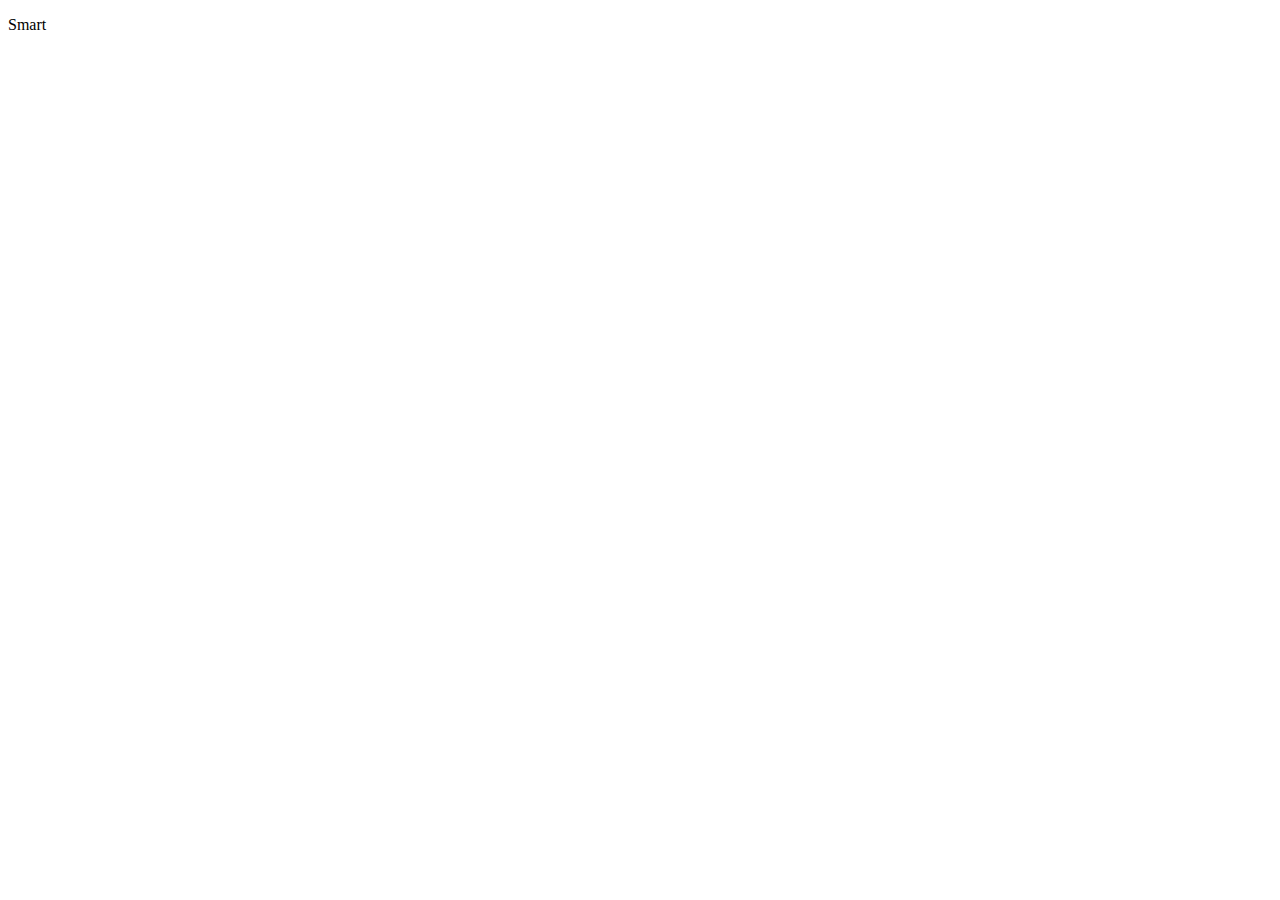
==== lesson-11/index.html @ d2cf4f88 "second commit" ====
<!DOCTYPE html>
<html lang="ru">
  <head>
    <meta charset="utf-8">
    <meta http-equiv="X-UA-Compatible" content="IE=edge">
    <meta name="viewport" content="width=device-width, initial-scale=1">
    <!-- The above 3 meta tags *must* come first in the head; any other head content must come *after* these tags -->
    <title>Сайт</title>

    <!-- Bootstrap -->
    <link href="css/bootstrap.min.css" rel="stylesheet">
    <link href="https://fonts.googleapis.com/css?family=Open+Sans:300,400,600,700" rel="stylesheet">
    <link rel="stylesheet" href="css/style.css">

    <!-- HTML5 shim and Respond.js for IE8 support of HTML5 elements and media queries -->
    <!-- WARNING: Respond.js doesn't work if you view the page via file:// -->
    <!--[if lt IE 9]>
      <script src="https://oss.maxcdn.com/html5shiv/3.7.3/html5shiv.min.js"></script>
      <script src="https://oss.maxcdn.com/respond/1.4.2/respond.min.js"></script>
    <![endif]-->
  </head>
  <body>
<header id="main">
  <div class="container">
    <div class="row main-head">
      <div class="col-lg-6 main-logo">
       <div class="main-logo-border">
         <p><span class="color-logo">S</span>mart</p>
       </div> 
      </div>
      <div class="col-lg-6 main-nav">
        <a class="main-nav-bar" href="#">
          <span class="line"></span>
        </a>
      </div>
    </div>
  </div>
</header>
 
    <!-- jQuery (necessary for Bootstrap's JavaScript plugins) -->
    <script src="https://ajax.googleapis.com/ajax/libs/jquery/1.12.4/jquery.min.js"></script>
    <!-- Include all compiled plugins (below), or include individual files as needed -->
    <script src="js/bootstrap.min.js"></script>
  </body>
</html>
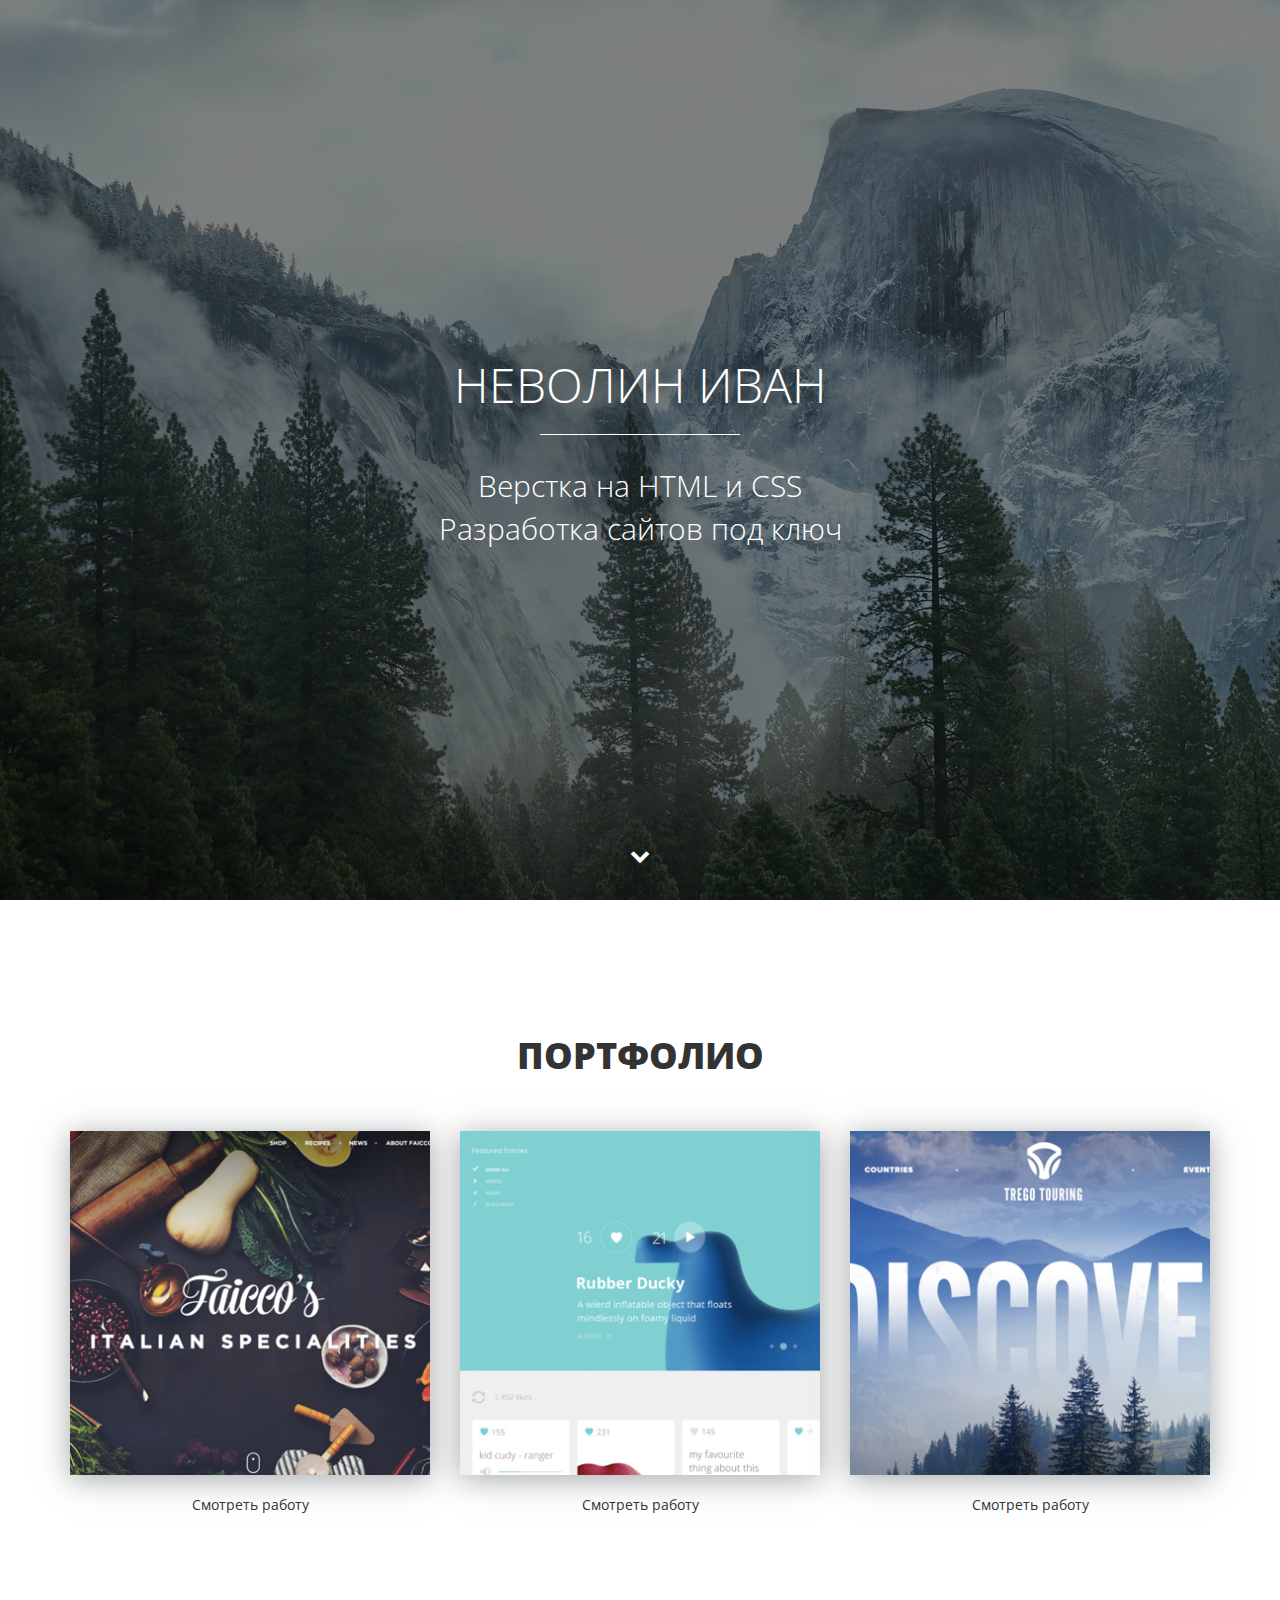
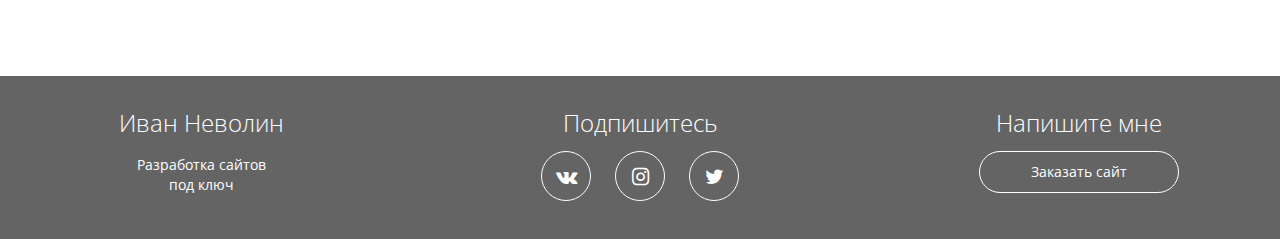
==== commit 3ebfa9e8: "новый сайт" ====
--- a/lesson-11/index.html
+++ b/lesson-11/index.html
@@ -4,42 +4,123 @@
     <meta charset="utf-8">
     <meta http-equiv="X-UA-Compatible" content="IE=edge">
     <meta name="viewport" content="width=device-width, initial-scale=1">
-    <!-- The above 3 meta tags *must* come first in the head; any other head content must come *after* these tags -->
-    <title>Сайт</title>
-
-    <!-- Bootstrap -->
+    <!-- meta для соцсетей -->
+    <meta property="og:url" content="">
+    <meta property="og:type" content="website">
+    <meta property="og:title" content="Артем Исламов - верстка сайтов на HTML и CSS">
+    <meta property="og:image" content="">
+    <meta property="og:description" content="Закажите разработку сайта без посредников от 5 990 рублей">
+    <meta property="og:site_name" content="Портфолио верстальщика">
+    <meta property="article:author" content="Артем Исламов">
+    <!-- Заголовок сайта -->
+    <title>Неволин Иван - Портфолио</title>
+    <link href="https://fonts.googleapis.com/css?family=Open+Sans:400,700&amp;subset=cyrillic" rel="stylesheet">
     <link href="css/bootstrap.min.css" rel="stylesheet">
-    <link href="https://fonts.googleapis.com/css?family=Open+Sans:300,400,600,700" rel="stylesheet">
-    <link rel="stylesheet" href="css/style.css">
-
-    <!-- HTML5 shim and Respond.js for IE8 support of HTML5 elements and media queries -->
-    <!-- WARNING: Respond.js doesn't work if you view the page via file:// -->
+    <link rel="stylesheet" href="css/fontello.css">
+    <link rel="stylesheet" href="css/fontello-embedded.css">
+    <link href="css/style.css" rel="stylesheet">
+    <!-- Фавиконка -->
+    <link rel="shortcut icon" type="image/x-icon" href="favicon.ico">
     <!--[if lt IE 9]>
       <script src="https://oss.maxcdn.com/html5shiv/3.7.3/html5shiv.min.js"></script>
       <script src="https://oss.maxcdn.com/respond/1.4.2/respond.min.js"></script>
     <![endif]-->
   </head>
   <body>
-<header id="main">
+  
+	  <div class="main">
+	  <div class="main-overlay"></div>
+	  	<div class="wrapper">
+	  		<div class="main-header">
+	  		<h1>Неволин Иван</h1>
+	  		<div class="main-line"></div>
+	  		<p>
+	  			Верстка на HTML и CSS <br>
+	  			Разработка сайтов под ключ
+	  		</p>
+	  	    </div>
+	  	</div>
+	  	<a class="main-down" href="#"><i class="icon-down"></i></a>
+	  </div>
+
+	  <div class="portfolio">
+	  	<div class="container">
+	  		<h2 class="section-header">Портфолио</h2>
+	  		<div class="row">
+	  			<div class="col-md-4">
+	  				<div class="portfolio-block">
+	  				<img src="img/portfolio/1.jpg" alt="Работа №1">
+	  				<a data-toggle="modal" data-work='work-1' href="#work">Смотреть работу</a>
+	  				</div>
+	  			</div>
+	  			<div class="col-md-4">
+	  				<div class="portfolio-block">
+	  				<img src="img/portfolio/2.jpg" alt="Работа №2">
+	  				<a data-toggle="modal" data-work='work-2' href="#work">Смотреть работу</a>
+	  				</div>
+	  			</div>
+	  			<div class="col-md-4">
+	  				<div class="portfolio-block">
+	  				<img src="img/portfolio/3.jpg" alt="Работа №3">
+	  				<a data-toggle="modal" data-work='work-3' href="#work">Смотреть работу</a>
+	  				</div>
+	  			</div>
+	  		</div>
+	  	</div>
+	  </div>
+
+<div class="footer">
   <div class="container">
-    <div class="row main-head">
-      <div class="col-lg-6 main-logo">
-       <div class="main-logo-border">
-         <p><span class="color-logo">S</span>mart</p>
-       </div> 
+    <div class="row">
+  		<div class="col-md-3">
+  			<strong>Иван Неволин</strong>
+  			<p>Разработка сайтов <br>под ключ</p>
+  		</div>
+  		<div class="col-md-6">
+			<strong>Подпишитесь</strong>
+			<div class="social-links">
+				<a href="#"><i class="icon-vk"></i></a>
+				<a href="#"><i class="icon-instagram"></i></a>
+				<a href="#"><i class="icon-twitter"></i></a>
+			</div>
+		</div>
+		<div class="col-md-3">
+		<strong>Напишите мне</strong>
+		<a href="https://vk.me/vankanevolin" class="offer-btn">Заказать сайт</a>
+		</div>	
+  	</div>	  	
+  </div>
+</div>
+
+<!-- Всплывающие окна -->
+<div class="modal fade" id="work" role="dialog">
+  <div class="modal-dialog" role="document">
+    <div class="modal-content">
+      <div class="modal-header">
+        <button type="button" class="close" data-dismiss="modal" aria-label="Close"><span aria-hidden="true">&times;</span></button>
+        <h4 class="modal-title">Описание проекта</h4>
       </div>
-      <div class="col-lg-6 main-nav">
-        <a class="main-nav-bar" href="#">
-          <span class="line"></span>
-        </a>
+      <div class="modal-body">
+        
       </div>
     </div>
   </div>
-</header>
- 
+</div>
+			
+			
+
     <!-- jQuery (necessary for Bootstrap's JavaScript plugins) -->
     <script src="https://ajax.googleapis.com/ajax/libs/jquery/1.12.4/jquery.min.js"></script>
-    <!-- Include all compiled plugins (below), or include individual files as needed -->
     <script src="js/bootstrap.min.js"></script>
-  </body>
+    <script>
+    	$(function() {
+    		var link = $('a[data-toggle="modal"]');
+    		link.on('click', function(event) {
+    			var work = $(this).attr('data-work');
+    			var modal = $('.modal');
+    			modal.find('.modal-body').load(work+'.html');
+    		});
+    	});
+    </script>
+   </body>
 </html>--- a/lesson-11/css/fontello.css
+++ b/lesson-11/css/fontello.css
@@ -0,0 +1,61 @@
+@font-face {
+  font-family: 'fontello';
+  src: url('../font/fontello.eot?32380751');
+  src: url('../font/fontello.eot?32380751#iefix') format('embedded-opentype'),
+       url('../font/fontello.woff2?32380751') format('woff2'),
+       url('../font/fontello.woff?32380751') format('woff'),
+       url('../font/fontello.ttf?32380751') format('truetype'),
+       url('../font/fontello.svg?32380751#fontello') format('svg');
+  font-weight: normal;
+  font-style: normal;
+}
+/* Chrome hack: SVG is rendered more smooth in Windozze. 100% magic, uncomment if you need it. */
+/* Note, that will break hinting! In other OS-es font will be not as sharp as it could be */
+/*
+@media screen and (-webkit-min-device-pixel-ratio:0) {
+  @font-face {
+    font-family: 'fontello';
+    src: url('../font/fontello.svg?32380751#fontello') format('svg');
+  }
+}
+*/
+ 
+ [class^="icon-"]:before, [class*=" icon-"]:before {
+  font-family: "fontello";
+  font-style: normal;
+  font-weight: normal;
+  speak: none;
+ 
+  display: inline-block;
+  text-decoration: inherit;
+  width: 1em;
+  margin-right: .2em;
+  text-align: center;
+  /* opacity: .8; */
+ 
+  /* For safety - reset parent styles, that can break glyph codes*/
+  font-variant: normal;
+  text-transform: none;
+ 
+  /* fix buttons height, for twitter bootstrap */
+  line-height: 1em;
+ 
+  /* Animation center compensation - margins should be symmetric */
+  /* remove if not needed */
+  margin-left: .2em;
+ 
+  /* you can be more comfortable with increased icons size */
+  /* font-size: 120%; */
+ 
+  /* Font smoothing. That was taken from TWBS */
+  -webkit-font-smoothing: antialiased;
+  -moz-osx-font-smoothing: grayscale;
+ 
+  /* Uncomment for 3D effect */
+  /* text-shadow: 1px 1px 1px rgba(127, 127, 127, 0.3); */
+}
+ 
+.icon-down:before { content: '\e800'; } /* '' */
+.icon-twitter:before { content: '\f099'; } /* '' */
+.icon-instagram:before { content: '\f16d'; } /* '' */
+.icon-vk:before { content: '\f189'; } /* '' */--- a/lesson-11/css/fontello-embedded.css
+++ b/lesson-11/css/fontello-embedded.css
@@ -0,0 +1,58 @@
+@font-face {
+  font-family: 'fontello';
+  src: url('../font/fontello.eot?97182324');
+  src: url('../font/fontello.eot?97182324#iefix') format('embedded-opentype'),
+       url('../font/fontello.svg?97182324#fontello') format('svg');
+  font-weight: normal;
+  font-style: normal;
+}
+@font-face {
+  font-family: 'fontello';
+  src: url('[data-uri]') format('woff'),
+       url('[data-uri]') format('truetype');
+}
+/* Chrome hack: SVG is rendered more smooth in Windozze. 100% magic, uncomment if you need it. */
+/* Note, that will break hinting! In other OS-es font will be not as sharp as it could be */
+/*
+@media screen and (-webkit-min-device-pixel-ratio:0) {
+  @font-face {
+    font-family: 'fontello';
+    src: url('../font/fontello.svg?97182324#fontello') format('svg');
+  }
+}
+*/
+ 
+ [class^="icon-"]:before, [class*=" icon-"]:before {
+  font-family: "fontello";
+  font-style: normal;
+  font-weight: normal;
+  speak: none;
+ 
+  display: inline-block;
+  text-decoration: inherit;
+  width: 1em;
+  margin-right: .2em;
+  text-align: center;
+  /* opacity: .8; */
+ 
+  /* For safety - reset parent styles, that can break glyph codes*/
+  font-variant: normal;
+  text-transform: none;
+     
+  /* fix buttons height, for twitter bootstrap */
+  line-height: 1em;
+ 
+  /* Animation center compensation - margins should be symmetric */
+  /* remove if not needed */
+  margin-left: .2em;
+ 
+  /* you can be more comfortable with increased icons size */
+  /* font-size: 120%; */
+ 
+  /* Uncomment for 3D effect */
+  /* text-shadow: 1px 1px 1px rgba(127, 127, 127, 0.3); */
+}
+.icon-down:before { content: '\e800'; } /* '' */
+.icon-twitter:before { content: '\f099'; } /* '' */
+.icon-instagram:before { content: '\f16d'; } /* '' */
+.icon-vk:before { content: '\f189'; } /* '' */--- a/lesson-11/css/style.css
+++ b/lesson-11/css/style.css
@@ -0,0 +1,193 @@
+body {
+	font-family: 'Open Sans', sans-serif;
+}
+html {
+	font-size: 10px;
+}
+a:active, a:visited, a:focus {
+	outline: none;
+	text-decoration: none;
+}
+.wrapper {
+	display:table-cell;
+	vertical-align:middle;
+}
+.main {
+	position: relative;
+	display: table;
+	width: 100%;
+	text-align: center;
+	color: #fff;
+	height: 100vh;
+	background: #000 url(../img/main-bg.jpg) center center no-repeat;
+}
+.main-overlay {
+	position: absolute;
+	width: 100%;
+	height: 100%;
+	background-color: rgba(0,0,0,0.5);
+	z-index: 1;
+}
+.main h1 {
+	margin-bottom: 1.4rem;
+	font-weight: 300;
+	text-transform: uppercase;
+	font-size: 4.8rem;
+}
+.main p {
+	font-size: 3rem;
+	font-weight: 300;
+}
+.main-header {
+	position: relative;
+	z-index: 2;
+}
+.main-line {
+	width: 200px;
+	height: 1px;
+	background-color: #fff;
+	margin: 0 auto;
+}
+.main-down {
+	position: absolute;
+	color: #fff;
+	z-index: 4;
+	bottom: 2rem;
+	display; inline-block;
+	font-size: 2rem;
+	left: 50%;
+	width: 50px;
+	height: 50px;
+	border-radius: 50%;
+	border: 1px solid transparent;
+	line-height: 50px;
+	margin-left: -25px;
+	transition: 0.2s;
+}
+.main-down:hover {
+	color: #fff;
+	border-color: #fff;
+} 
+
+/*Секция с портфолио*/
+.portfolio {
+	padding: 10rem 0px;
+	text-align: center;
+}
+.section-header {
+	text-transform: uppercase;
+	font-weight: 800;
+	font-size: 3.6rem;
+	margin-bottom: 5rem;
+}
+.portfolio img {
+	width: 100%;
+	max-width: 360px;
+	box-shadow: 0px 4px 29px 0px rgba(87, 92, 97, 0.54);
+}
+.portfolio a {
+	display: block;
+	margin: 2rem auto 6rem;
+	color: #333;
+	width: 12rem;
+	border-bottom: 1px solid transparent;
+}
+.portfolio a:hover {
+	text-decoration: none;
+	border-bottom: 1px dotted #333;
+}
+
+/* Секция - подвал */
+.footer {
+	background-color: #646464;
+	color: #fff;
+	text-align: center;
+	padding: 3rem 0;
+}
+.footer strong {
+	font-weight: 300;
+	font-size: 2.4rem;
+} 
+.social-links {
+	margin-top: 1rem;
+	}
+.social-links a {
+	width: 5rem;
+	height: 5rem;
+	line-height: 5rem;
+	display: inline-block;
+	color: #fff;
+	border: solid 1px #fff;
+	border-radius: 50%;
+	margin-left: 1rem;
+	margin-right: 1rem;
+	font-size: 2rem;
+	transition: 0.2s;
+}
+.social-links a:hover {
+	background-color: #fff;
+	color: #646464;
+}
+.offer-btn {
+	display: block;
+	width: 80%;
+	max-width: 200px;
+	margin: 1rem auto;
+	border: 1px solid #fff;
+	padding-top: 1rem;
+	padding-bottom: 1rem;
+	color: #fff;
+	border-radius: 100px;
+	transition: 0.2s;
+}
+.offer-btn:hover {
+	text-decoration: none;
+	background-color: #fff;
+	color: #646464;
+}
+.modal img {
+	width: 100%;
+}
+.modal-title {
+	font-weight: 800;
+	font-size: 2rem;
+}
+.close {
+	background-color: transparent;
+	border: none;
+	font-size: 2.5rem;
+	position: absolute;
+	right: 2rem;
+	top: 1rem;
+}
+.modal-btn {
+	display: inline-block;
+	color: #333;
+	border: 1px solid #333;
+	padding: 10px 20px;
+	border-radius: 5px;
+}
+.modal-btn:hover {
+	background-color: #333;
+	color: #fff;
+	text-decoration: none;
+}
+@media (min-width: 0px) and (max-width: 767px) {
+	html {
+		font-size: 7px;
+	}
+	.footer strong {
+		margin: 3rem 0 2rem;
+		display: inline-block;
+	}
+	.social-links a {
+		font-size: 1.5rem;
+	}
+}
+
+@media (min-width: 768px) and (max-width: 991px) {
+	.footer strong {
+		margin: 3rem 0 2rem;
+		display: inline-block;
+}
+
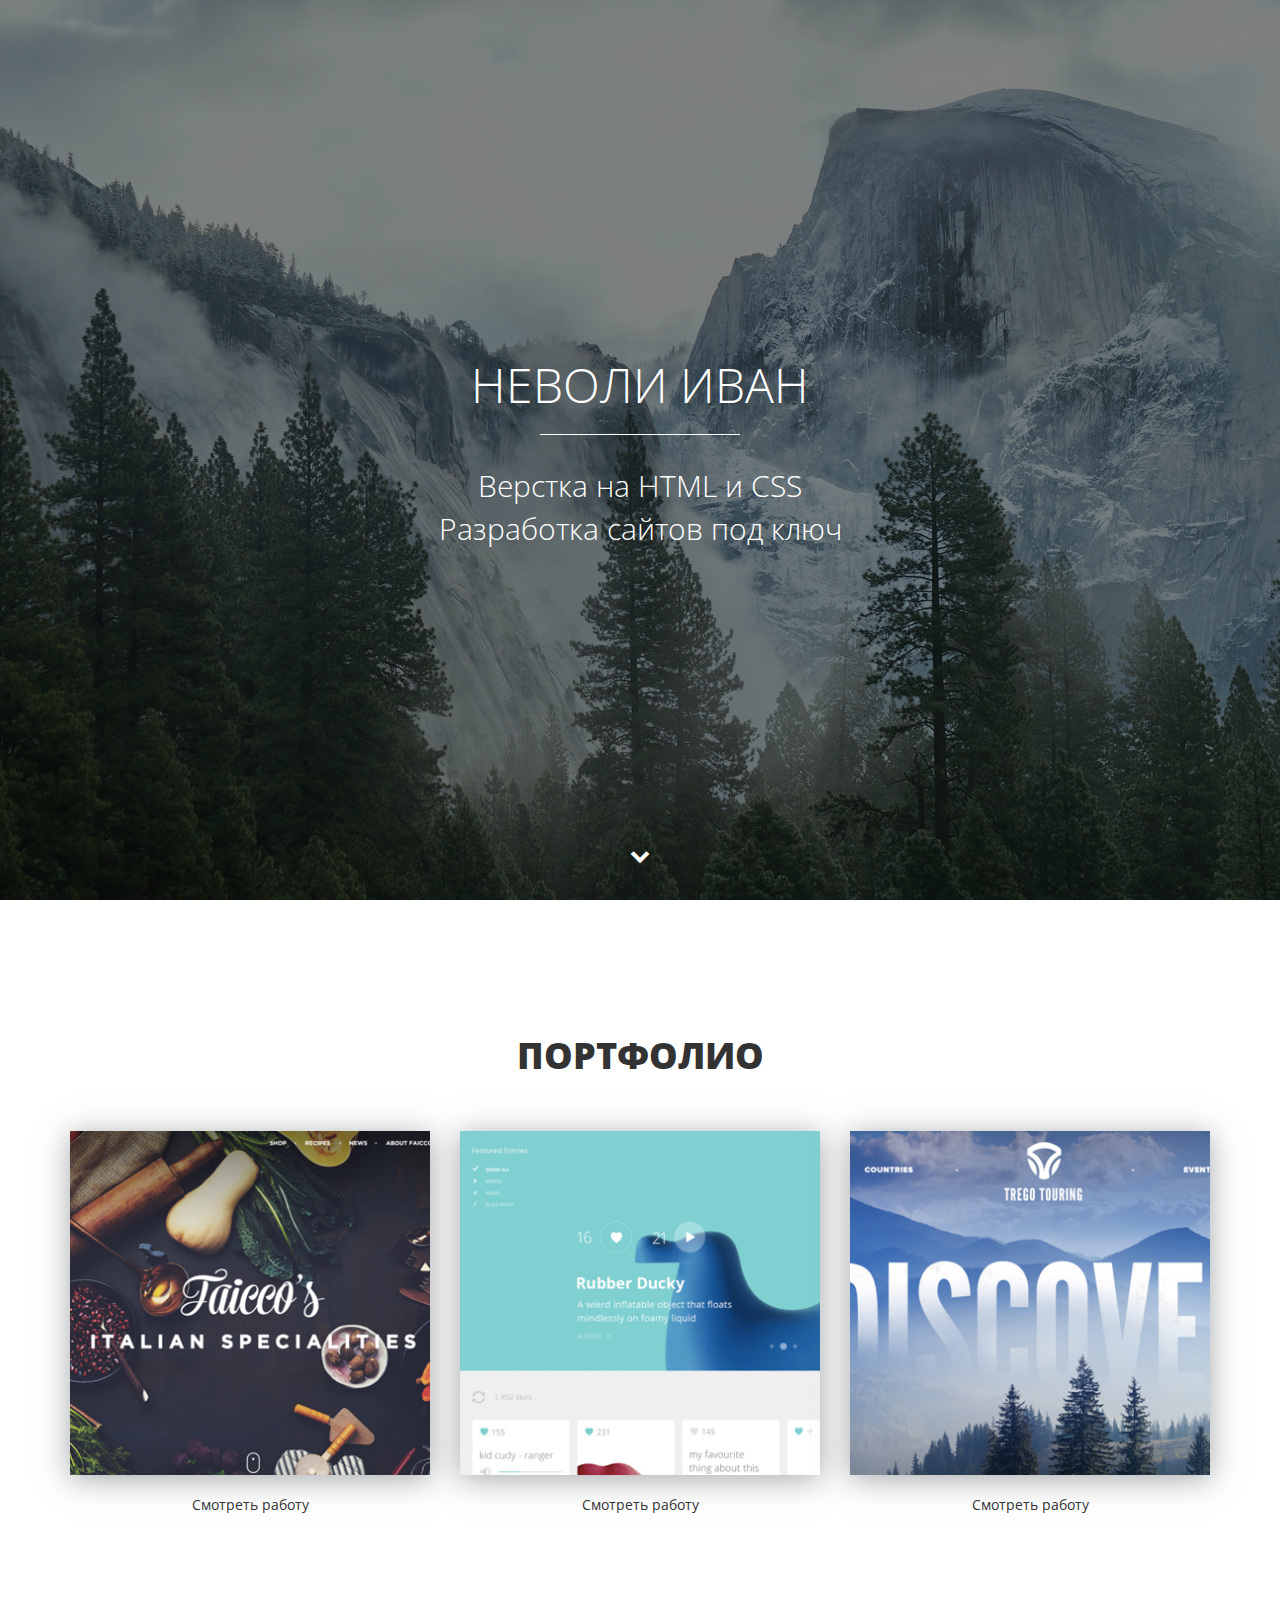
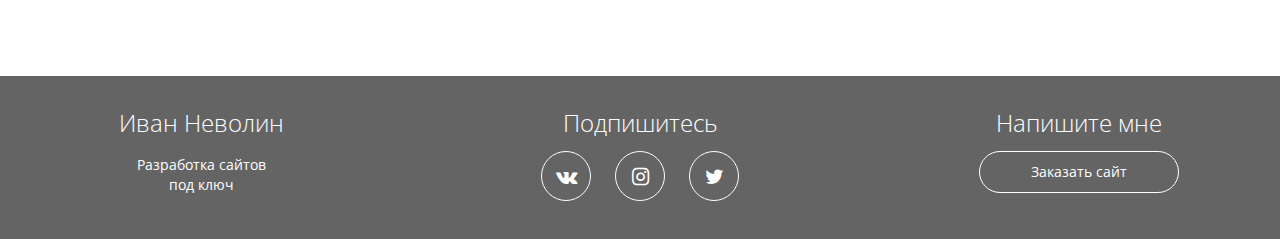
==== commit c163b206: "прокрутка" ====
--- a/lesson-11/index.html
+++ b/lesson-11/index.html
@@ -32,7 +32,7 @@
 	  <div class="main-overlay"></div>
 	  	<div class="wrapper">
 	  		<div class="main-header">
-	  		<h1>Неволин Иван</h1>
+	  		<h1>Неволи Иван</h1>
 	  		<div class="main-line"></div>
 	  		<p>
 	  			Верстка на HTML и CSS <br>
@@ -40,10 +40,10 @@
 	  		</p>
 	  	    </div>
 	  	</div>
-	  	<a class="main-down" href="#"><i class="icon-down"></i></a>
+	  	<a class="main-down slowly" href="#portfolio"><i class="icon-down"></i></a>
 	  </div>
 
-	  <div class="portfolio">
+	  <div class="portfolio" id="portfolio">
 	  	<div class="container">
 	  		<h2 class="section-header">Портфолио</h2>
 	  		<div class="row">
@@ -122,5 +122,20 @@
     		});
     	});
     </script>
+    <script>
+	    $(document).ready(function() {
+	    	//навигация - плавный скроллинг к якорю
+	    	$(".slowly").on("click", function (event) {
+	    		//отменяем стандартную обработку нажатия по ссылке
+	    		event.preventDefault();
+	    		//забираем идентификатор блока с атрибута href
+	    		var id = $(this).attr('href'),
+	    		//узнаем высоту от начала страницы до блока на который ссылается якорь
+	    		top = $(id).offset().top;
+	    		//анимируем переход на расстояние - top за 800 мс
+	    		$('body,html').animate({scrollTop: top}, 800); 
+	    	});
+	    });
+    </script>
    </body>
 </html>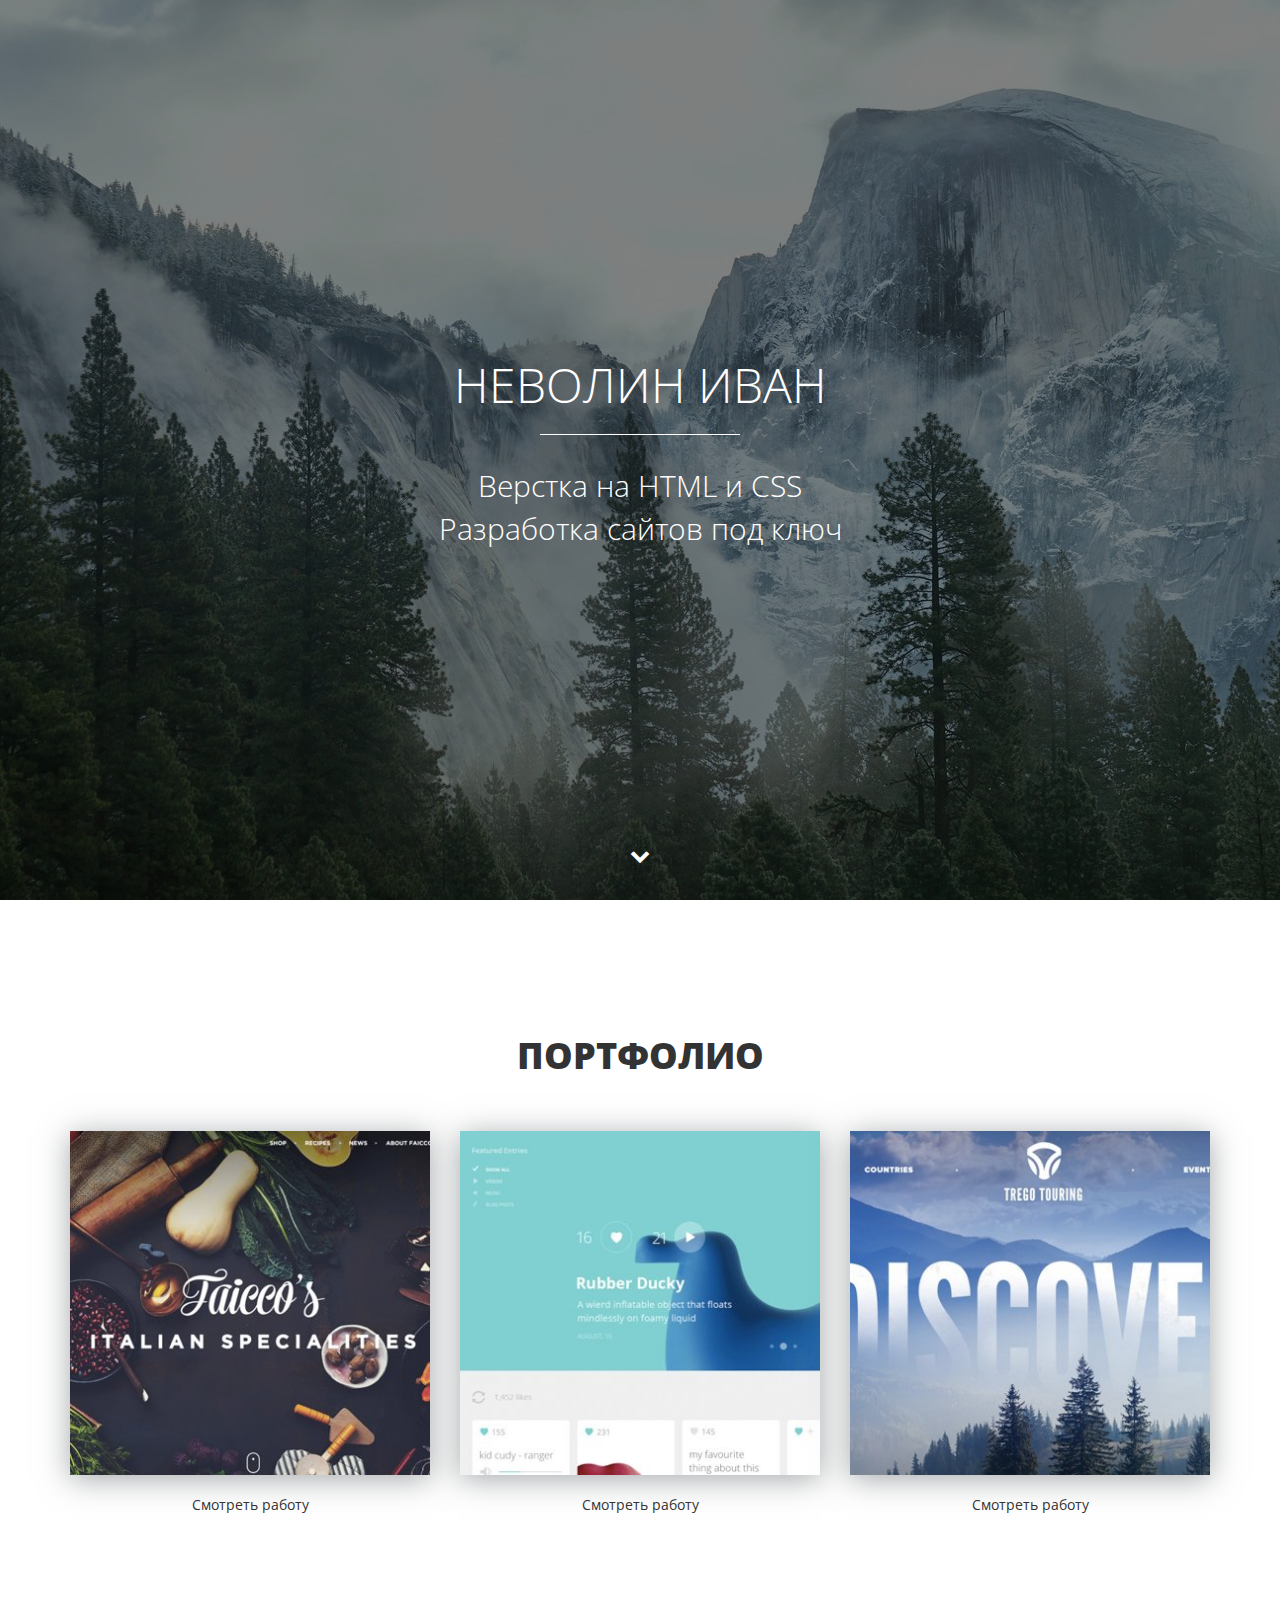
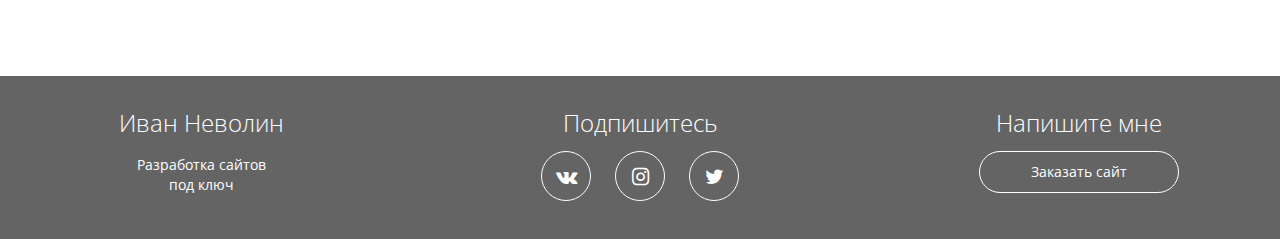
==== commit c983ebb4: "index" ====
--- a/lesson-11/index.html
+++ b/lesson-11/index.html
@@ -32,7 +32,7 @@
 	  <div class="main-overlay"></div>
 	  	<div class="wrapper">
 	  		<div class="main-header">
-	  		<h1>Неволи Иван</h1>
+	  		<h1>Неволин Иван</h1>
 	  		<div class="main-line"></div>
 	  		<p>
 	  			Верстка на HTML и CSS <br>
@@ -138,4 +138,4 @@
 	    });
     </script>
    </body>
-</html>+</html>
